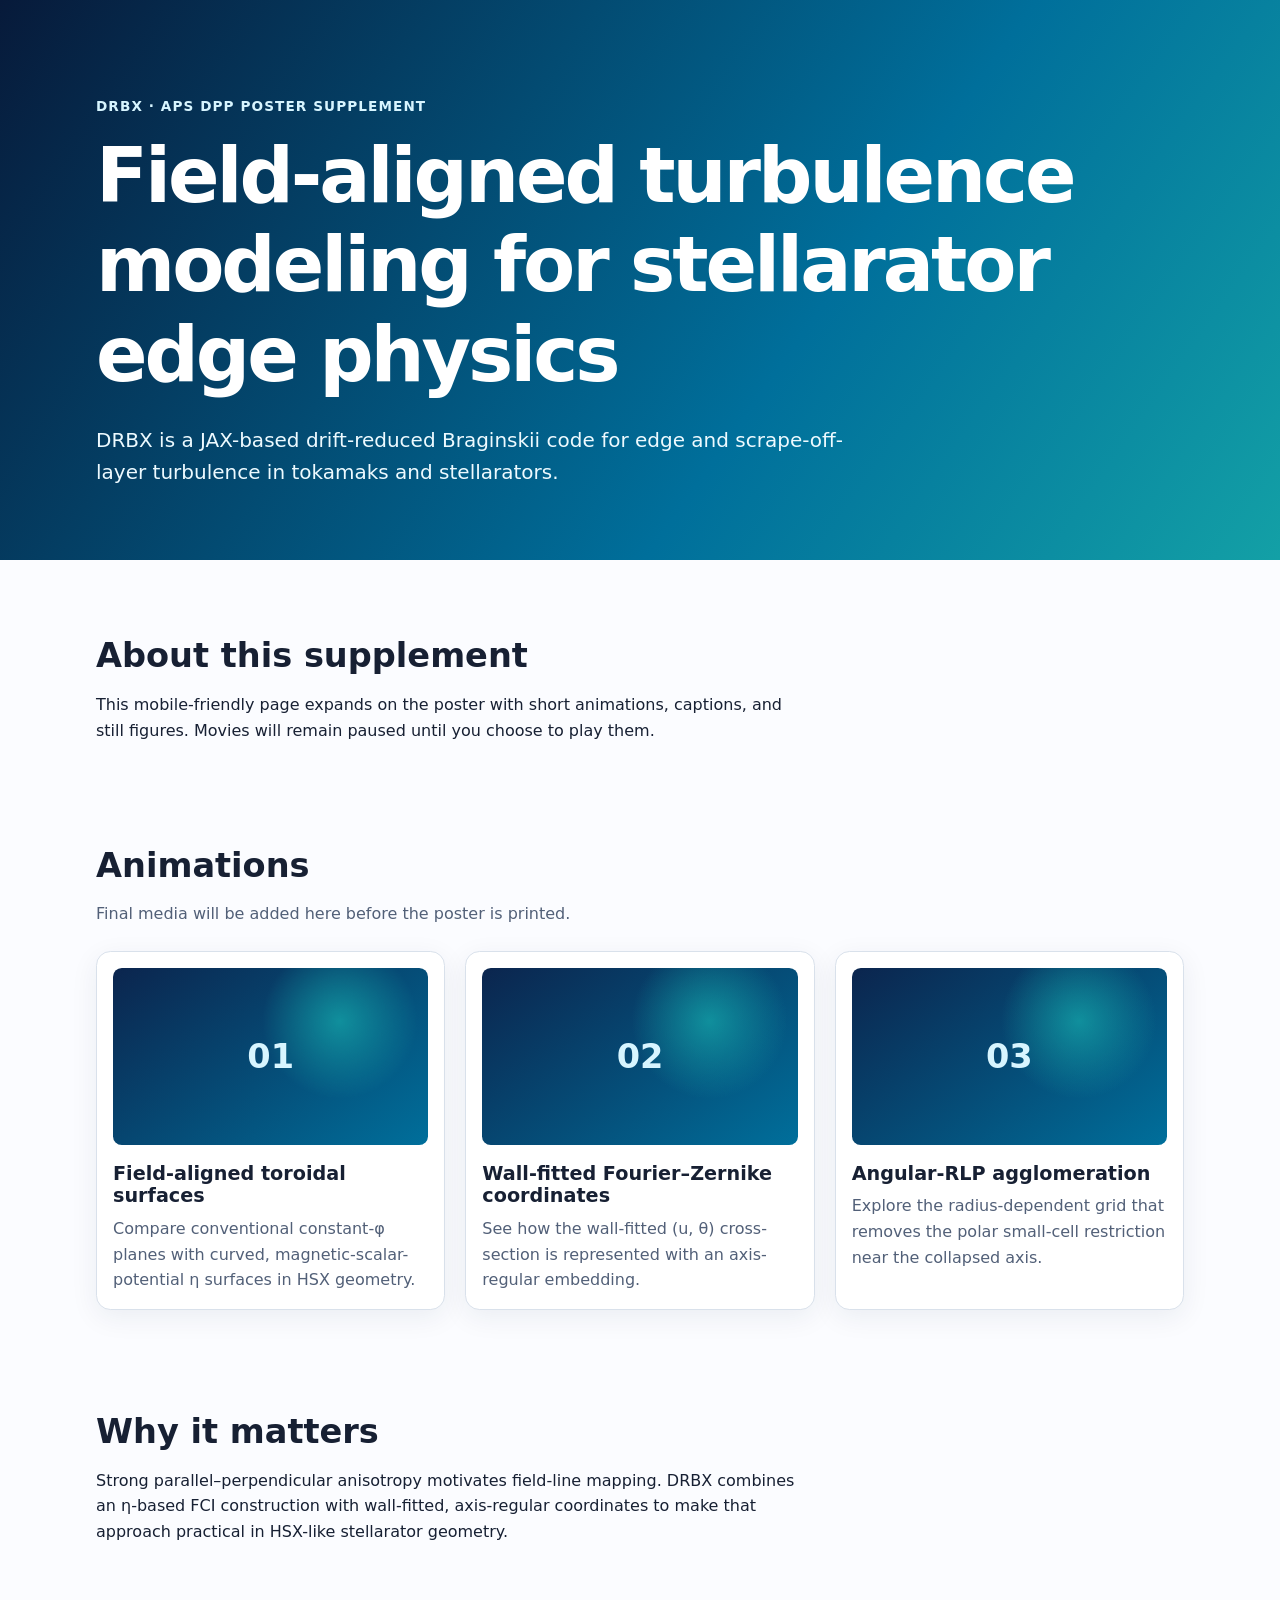
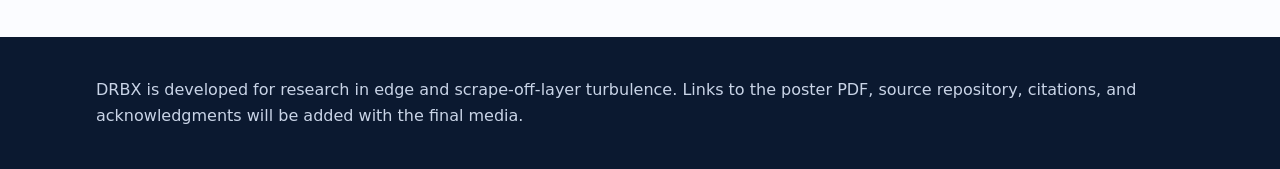
==== site/index.html @ 48144e25 "Set up GitHub Pages poster scaffold" ====
<!doctype html>
<html lang="en">
  <head>
    <meta charset="utf-8" />
    <meta name="viewport" content="width=device-width, initial-scale=1" />
    <meta
      name="description"
      content="Supplemental animations and explanations for the DRBX research poster."
    />
    <title>DRBX Poster Supplement</title>
    <link rel="stylesheet" href="styles.css" />
  </head>
  <body>
    <header class="site-header">
      <div class="page-width">
        <p class="eyebrow">DRBX · APS DPP poster supplement</p>
        <h1>Field-aligned turbulence modeling for stellarator edge physics</h1>
        <p class="lede">
          DRBX is a JAX-based drift-reduced Braginskii code for edge and
          scrape-off-layer turbulence in tokamaks and stellarators.
        </p>
      </div>
    </header>

    <main class="page-width">
      <section aria-labelledby="purpose-heading">
        <h2 id="purpose-heading">About this supplement</h2>
        <p>
          This mobile-friendly page expands on the poster with short animations,
          captions, and still figures. Movies will remain paused until you choose
          to play them.
        </p>
      </section>

      <section aria-labelledby="media-heading">
        <div class="section-heading">
          <h2 id="media-heading">Animations</h2>
          <p>Final media will be added here before the poster is printed.</p>
        </div>

        <div class="media-grid">
          <article class="media-card">
            <div class="media-placeholder" aria-hidden="true">01</div>
            <h3>Field-aligned toroidal surfaces</h3>
            <p>
              Compare conventional constant-φ planes with curved,
              magnetic-scalar-potential η surfaces in HSX geometry.
            </p>
          </article>
          <article class="media-card">
            <div class="media-placeholder" aria-hidden="true">02</div>
            <h3>Wall-fitted Fourier–Zernike coordinates</h3>
            <p>
              See how the wall-fitted (u, θ) cross-section is represented with an
              axis-regular embedding.
            </p>
          </article>
          <article class="media-card">
            <div class="media-placeholder" aria-hidden="true">03</div>
            <h3>Angular-RLP agglomeration</h3>
            <p>
              Explore the radius-dependent grid that removes the polar small-cell
              restriction near the collapsed axis.
            </p>
          </article>
        </div>
      </section>

      <section aria-labelledby="takeaway-heading">
        <h2 id="takeaway-heading">Why it matters</h2>
        <p>
          Strong parallel–perpendicular anisotropy motivates field-line mapping.
          DRBX combines an η-based FCI construction with wall-fitted,
          axis-regular coordinates to make that approach practical in HSX-like
          stellarator geometry.
        </p>
      </section>
    </main>

    <footer class="site-footer">
      <div class="page-width">
        <p>
          DRBX is developed for research in edge and scrape-off-layer turbulence.
          Links to the poster PDF, source repository, citations, and acknowledgments
          will be added with the final media.
        </p>
      </div>
    </footer>
  </body>
</html>
---- site/styles.css ----
:root {
  color-scheme: light;
  --ink: #172033;
  --muted: #526078;
  --paper: #fbfcff;
  --surface: #ffffff;
  --accent: #006f9b;
  --accent-dark: #004b6a;
  --line: #d9e1eb;
}

* { box-sizing: border-box; }

html { background: var(--paper); }

body {
  margin: 0;
  color: var(--ink);
  background: var(--paper);
  font-family: Inter, ui-sans-serif, system-ui, -apple-system, BlinkMacSystemFont,
    "Segoe UI", sans-serif;
  font-size: 1rem;
  line-height: 1.6;
}

.page-width {
  width: min(100% - 2rem, 68rem);
  margin-inline: auto;
}

.site-header {
  padding: clamp(2.75rem, 9vw, 6rem) 0 clamp(2.25rem, 7vw, 4.5rem);
  color: white;
  background: linear-gradient(125deg, #071a3a, #006f9b 62%, #13a0a6);
}

.eyebrow {
  margin: 0 0 .8rem;
  color: #d7f5ff;
  font-size: .85rem;
  font-weight: 700;
  letter-spacing: .08em;
  text-transform: uppercase;
}

h1, h2, h3 { line-height: 1.18; }

h1 {
  max-width: 19ch;
  margin: 0;
  font-size: clamp(2.15rem, 7vw, 4.75rem);
  letter-spacing: -.04em;
}

h2 { margin: 0 0 .85rem; font-size: clamp(1.45rem, 4vw, 2.1rem); }

h3 { margin: 1.1rem 0 .5rem; font-size: 1.2rem; }

.lede {
  max-width: 60ch;
  margin: 1.5rem 0 0;
  color: #edfaff;
  font-size: clamp(1.05rem, 2.5vw, 1.25rem);
}

main { padding-block: clamp(2.5rem, 6vw, 5rem); }

section + section { margin-top: clamp(3.5rem, 8vw, 6.5rem); }

main p { max-width: 70ch; }

.section-heading p { color: var(--muted); }

.media-grid {
  display: grid;
  grid-template-columns: repeat(auto-fit, minmax(min(100%, 17rem), 1fr));
  gap: 1.25rem;
  margin-top: 1.5rem;
}

.media-card {
  overflow: hidden;
  padding: 1rem;
  border: 1px solid var(--line);
  border-radius: .9rem;
  background: var(--surface);
  box-shadow: 0 .45rem 1.75rem rgb(16 40 75 / 7%);
}

.media-card p { margin: 0; color: var(--muted); }

.media-placeholder {
  display: grid;
  aspect-ratio: 16 / 9;
  place-items: center;
  border-radius: .55rem;
  color: #d7f5ff;
  background:
    radial-gradient(circle at 72% 30%, rgb(19 160 166 / 80%), transparent 30%),
    linear-gradient(145deg, #0b254e, #006f9b);
  font-size: 2.1rem;
  font-weight: 800;
}

.site-footer {
  padding-block: 2.5rem;
  color: #c9d4e7;
  background: #0b1930;
}

.site-footer p { margin: 0; }

a { color: var(--accent-dark); }

a:focus-visible {
  outline: .2rem solid #f6b700;
  outline-offset: .2rem;
}

@media (prefers-reduced-motion: reduce) {
  *, *::before, *::after { scroll-behavior: auto !important; }
}
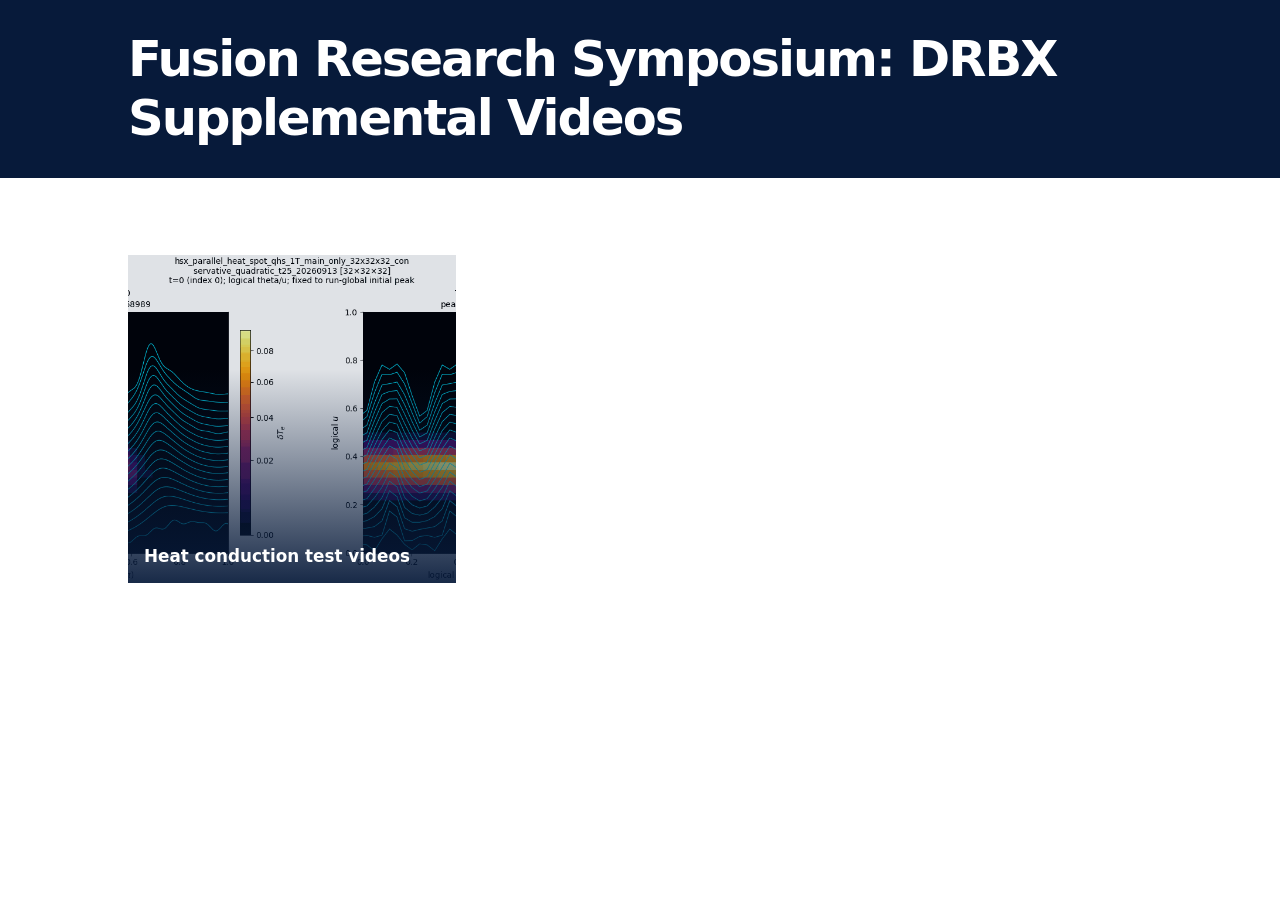
==== commit 37cad9c9: "Add heat-conduction supplemental videos" ====
--- a/site/index.html
+++ b/site/index.html
@@ -7,84 +7,22 @@
       name="description"
       content="Supplemental animations and explanations for the DRBX research poster."
     />
-    <title>DRBX Poster Supplement</title>
+    <title>Fusion Research Symposium: DRBX Supplemental Videos</title>
     <link rel="stylesheet" href="styles.css" />
   </head>
   <body>
     <header class="site-header">
       <div class="page-width">
-        <p class="eyebrow">DRBX · APS DPP poster supplement</p>
-        <h1>Field-aligned turbulence modeling for stellarator edge physics</h1>
-        <p class="lede">
-          DRBX is a JAX-based drift-reduced Braginskii code for edge and
-          scrape-off-layer turbulence in tokamaks and stellarators.
-        </p>
+        <h1>Fusion Research Symposium: DRBX Supplemental Videos</h1>
       </div>
     </header>
-
     <main class="page-width">
-      <section aria-labelledby="purpose-heading">
-        <h2 id="purpose-heading">About this supplement</h2>
-        <p>
-          This mobile-friendly page expands on the poster with short animations,
-          captions, and still figures. Movies will remain paused until you choose
-          to play them.
-        </p>
-      </section>
-
-      <section aria-labelledby="media-heading">
-        <div class="section-heading">
-          <h2 id="media-heading">Animations</h2>
-          <p>Final media will be added here before the poster is printed.</p>
-        </div>
-
-        <div class="media-grid">
-          <article class="media-card">
-            <div class="media-placeholder" aria-hidden="true">01</div>
-            <h3>Field-aligned toroidal surfaces</h3>
-            <p>
-              Compare conventional constant-φ planes with curved,
-              magnetic-scalar-potential η surfaces in HSX geometry.
-            </p>
-          </article>
-          <article class="media-card">
-            <div class="media-placeholder" aria-hidden="true">02</div>
-            <h3>Wall-fitted Fourier–Zernike coordinates</h3>
-            <p>
-              See how the wall-fitted (u, θ) cross-section is represented with an
-              axis-regular embedding.
-            </p>
-          </article>
-          <article class="media-card">
-            <div class="media-placeholder" aria-hidden="true">03</div>
-            <h3>Angular-RLP agglomeration</h3>
-            <p>
-              Explore the radius-dependent grid that removes the polar small-cell
-              restriction near the collapsed axis.
-            </p>
-          </article>
-        </div>
-      </section>
-
-      <section aria-labelledby="takeaway-heading">
-        <h2 id="takeaway-heading">Why it matters</h2>
-        <p>
-          Strong parallel–perpendicular anisotropy motivates field-line mapping.
-          DRBX combines an η-based FCI construction with wall-fitted,
-          axis-regular coordinates to make that approach practical in HSX-like
-          stellarator geometry.
-        </p>
-      </section>
+      <nav class="supplement-tabs" aria-label="Supplemental videos">
+        <a class="supplement-tab" href="heat-conduction/">
+          <img src="assets/previews/heat-conduction-logical.png" alt="Preview of the logical theta-u heat-conduction movie" />
+          <span>Heat conduction test videos</span>
+        </a>
+      </nav>
     </main>
-
-    <footer class="site-footer">
-      <div class="page-width">
-        <p>
-          DRBX is developed for research in edge and scrape-off-layer turbulence.
-          Links to the poster PDF, source repository, citations, and acknowledgments
-          will be added with the final media.
-        </p>
-      </div>
-    </footer>
   </body>
 </html>
--- a/site/styles.css
+++ b/site/styles.css
@@ -2,7 +2,7 @@
   color-scheme: light;
   --ink: #172033;
   --muted: #526078;
-  --paper: #fbfcff;
+  --paper: #ffffff;
   --surface: #ffffff;
   --accent: #006f9b;
   --accent-dark: #004b6a;
@@ -17,21 +17,20 @@
   margin: 0;
   color: var(--ink);
   background: var(--paper);
-  font-family: Inter, ui-sans-serif, system-ui, -apple-system, BlinkMacSystemFont,
-    "Segoe UI", sans-serif;
+  font-family: Georgia, "Times New Roman", Times, serif;
   font-size: 1rem;
   line-height: 1.6;
 }
 
 .page-width {
-  width: min(100% - 2rem, 68rem);
+  width: min(100% - 2rem, 64rem);
   margin-inline: auto;
 }
 
 .site-header {
-  padding: clamp(2.75rem, 9vw, 6rem) 0 clamp(2.25rem, 7vw, 4.5rem);
+  padding: clamp(1.15rem, 3vw, 1.9rem) 0;
   color: white;
-  background: linear-gradient(125deg, #071a3a, #006f9b 62%, #13a0a6);
+  background: #071a3a;
 }
 
 .eyebrow {
@@ -43,12 +42,19 @@
   text-transform: uppercase;
 }
 
+.eyebrow--dark { color: var(--accent-dark); }
+
 h1, h2, h3 { line-height: 1.18; }
 
+h1, h2, h3, .eyebrow, .supplement-tab, .back-link {
+  font-family: Inter, ui-sans-serif, system-ui, -apple-system, BlinkMacSystemFont,
+    "Segoe UI", sans-serif;
+}
+
 h1 {
-  max-width: 19ch;
+  max-width: 30ch;
   margin: 0;
-  font-size: clamp(2.15rem, 7vw, 4.75rem);
+  font-size: clamp(1.9rem, 4.75vw, 3.1rem);
   letter-spacing: -.04em;
 }
 
@@ -58,12 +64,241 @@
 
 .lede {
   max-width: 60ch;
+  margin: .9rem 0 0;
+  color: #edfaff;
+  font-size: clamp(1rem, 2vw, 1.15rem);
+}
+
+main { padding-block: clamp(2.5rem, 6vw, 5rem); }
+
+.supplement-tabs {
+  display: grid;
+  grid-template-columns: repeat(3, minmax(0, 1fr));
+  gap: 1.25rem;
+  max-width: none;
+}
+
+.supplement-tab {
+  position: relative;
+  display: grid;
+  aspect-ratio: 1;
+  overflow: hidden;
+  align-items: end;
+  padding: 1rem;
+  color: white;
+  background: #071a3a;
+  font-size: 1.05rem;
+  font-weight: 700;
+  line-height: 1.25;
+  text-decoration: none;
+}
+
+.supplement-tab img {
+  position: absolute;
+  inset: 0;
+  width: 100%;
+  height: 100%;
+  object-fit: cover;
+  opacity: .88;
+  transition: transform .2s ease;
+}
+
+.supplement-tab::after {
+  position: absolute;
+  inset: 35% 0 0;
+  content: "";
+  background: linear-gradient(transparent, rgb(7 26 58 / 92%));
+}
+
+.supplement-tab span { position: relative; z-index: 1; }
+
+.supplement-tab:hover {
+  color: white;
+}
+
+.supplement-tab:hover img { transform: scale(1.04); }
+
+@media (prefers-reduced-motion: reduce) {
+  .supplement-tab img { transition: none; }
+}
+
+@media (max-width: 42rem) {
+  .supplement-tabs { grid-template-columns: repeat(2, minmax(0, 1fr)); }
+}
+
+@media (max-width: 28rem) {
+  .supplement-tabs { grid-template-columns: 1fr; }
+}
+
+.site-header--compact { padding-block: 1.15rem 1.4rem; }
+
+.site-header--compact h1 { margin-top: .8rem; font-size: clamp(1.9rem, 4.75vw, 3.1rem); }
+
+.back-link { color: #d7f5ff; font-weight: 700; }
+
+.page-content {
+  min-height: 50vh;
+  padding-block: clamp(1.25rem, 3vw, 2rem);
+}
+
+.experiment-summary {
+  max-width: 56rem;
+  padding-bottom: .75rem;
+}
+
+.experiment-summary .eyebrow { margin-bottom: .35rem; }
+
+.experiment-summary h2 {
+  margin-bottom: .35rem;
+  font-size: clamp(1.35rem, 3vw, 1.7rem);
+}
+
+.equation {
+  display: flex;
+  flex-wrap: wrap;
+  align-items: center;
+  gap: .55rem;
+  justify-content: center;
+  margin: .55rem 0;
+  padding: .15rem 0;
+  border: 0;
+  background: transparent;
+  color: #0b254e;
+  font-family: "Times New Roman", Times, serif;
+  font-size: clamp(1.25rem, 3vw, 1.75rem);
+  font-style: italic;
+}
+
+.fraction {
+  display: inline-grid;
+  grid-template-rows: auto auto;
+  text-align: center;
+  line-height: 1.05;
+}
+
+.fraction > span:first-child { border-bottom: .08em solid currentColor; }
+
+.equation > span:last-child { margin-left: .15rem; }
+
+.equation sub,
+.equation sup { font-size: .65em; font-style: normal; }
+
+.boundary-conditions {
+  display: grid;
+  grid-template-columns: repeat(auto-fit, minmax(min(100%, 16rem), 1fr));
+  gap: 0;
+  margin: .35rem 0 0;
+}
+
+.boundary-conditions div {
+  padding: .25rem 1rem .25rem 0;
+  background: transparent;
+}
+
+.boundary-conditions div + div { padding-left: 1rem; }
+
+.boundary-conditions dt { font-weight: 800; }
+
+.boundary-conditions dd { margin: .3rem 0 0; color: var(--muted); }
+
+.movie-section { margin-top: clamp(1.25rem, 3vw, 2rem); }
+
+.movie-controls {
+  display: flex;
+  align-items: end;
+  justify-content: space-between;
+  gap: 1rem 2rem;
+  flex-wrap: wrap;
+  margin-top: .25rem;
+  padding: 0;
+  font-family: Inter, ui-sans-serif, system-ui, -apple-system, BlinkMacSystemFont,
+    "Segoe UI", sans-serif;
+}
+
+.movie-select {
+  display: flex;
+  align-items: center;
+  gap: .7rem;
+  color: var(--ink);
+  font-size: .95rem;
+  font-weight: 700;
+}
+
+.movie-select select {
+  min-height: 2.3rem;
+  padding: .3rem 2.2rem .3rem .65rem;
+  border: 1px solid var(--muted);
+  border-radius: 0;
+  color: var(--ink);
+  background: var(--paper);
+  font: inherit;
+}
+
+.colorbar-toggle {
+  display: flex;
+  align-items: center;
+  gap: .55rem;
+  color: var(--ink);
+  font-size: .95rem;
+  font-weight: 700;
+}
+
+.colorbar-toggle input {
+  width: 1.05rem;
+  height: 1.05rem;
+  accent-color: var(--accent-dark);
+}
+
+.movie-viewer {
   margin: 1.5rem 0 0;
-  color: #edfaff;
-  font-size: clamp(1.05rem, 2.5vw, 1.25rem);
-}
-
-main { padding-block: clamp(2.5rem, 6vw, 5rem); }
+  padding-top: 0;
+  background: transparent;
+}
+
+.movie-viewer video {
+  display: block;
+  width: 100%;
+  height: auto;
+  background: #000;
+}
+
+.movie-viewer figcaption { max-width: 48rem; padding: 1rem 0 0; }
+
+.movie-viewer h3 { margin-top: 0; }
+
+.movie-viewer p { margin: 0; color: var(--muted); }
+
+.movie-viewer .movie-scale { margin-top: .6rem; font-style: italic; }
+
+.movie-viewer figcaption p + p { margin-top: .6rem; }
+
+.movie-card {
+  margin: 0;
+  padding-top: 1.25rem;
+  border-top: 1px solid var(--ink);
+  background: transparent;
+}
+
+.movie-card video {
+  display: block;
+  width: 100%;
+  height: auto;
+  background: #000;
+}
+
+.movie-card figcaption { padding: 1rem 1.1rem 1.2rem; }
+
+.movie-card figcaption { max-width: 48rem; padding: 1rem 0 0; }
+
+.movie-card h3 { margin-top: 0; }
+
+.movie-card p { margin: 0; color: var(--muted); }
+
+@media (max-width: 38rem) {
+  .boundary-conditions div + div {
+    padding-left: 0;
+  }
+}
 
 section + section { margin-top: clamp(3.5rem, 8vw, 6.5rem); }
 
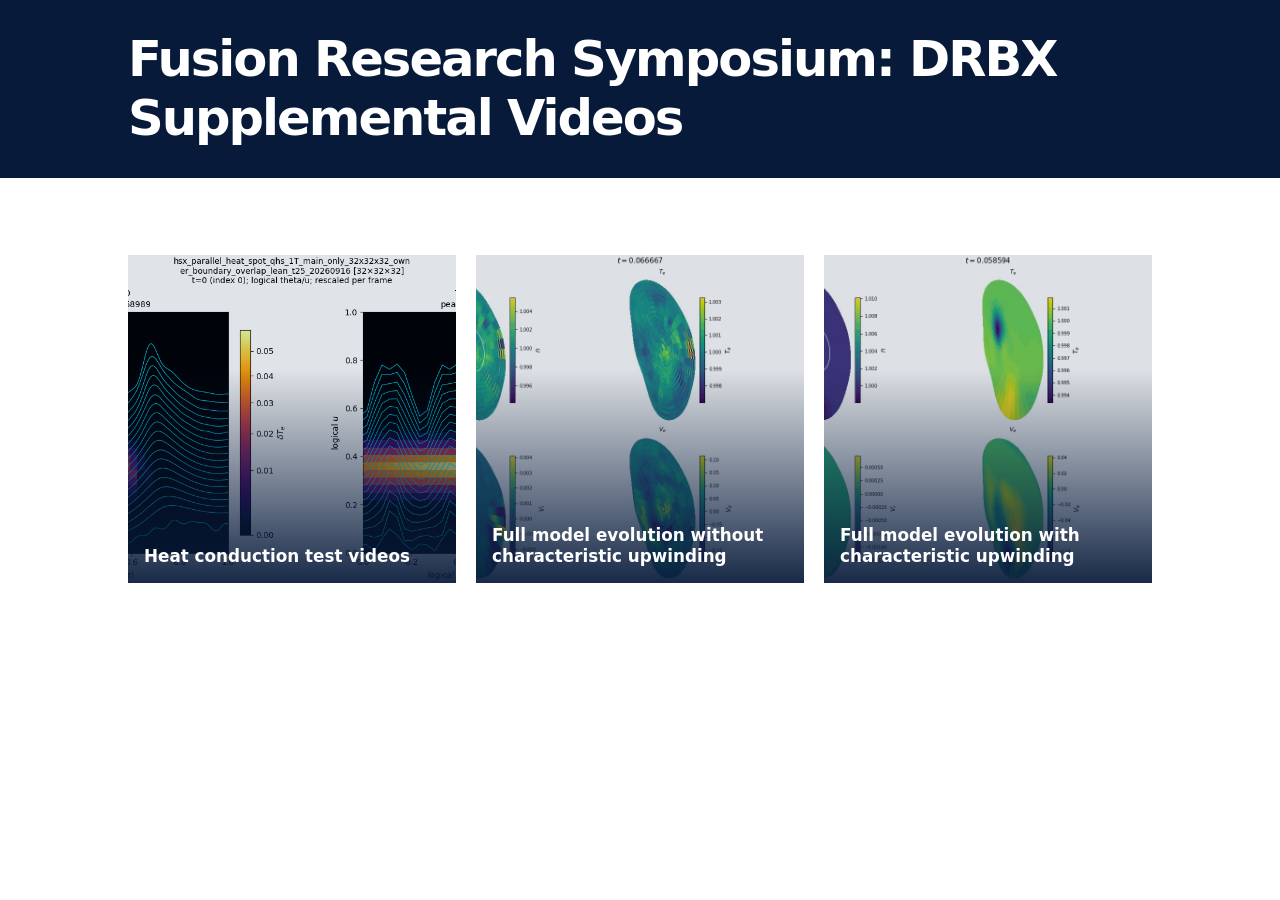
==== commit 5a71a53d: "Add DRBX production evolution supplementals" ====
--- a/site/index.html
+++ b/site/index.html
@@ -22,6 +22,14 @@
           <img src="assets/previews/heat-conduction-logical.png" alt="Preview of the logical theta-u heat-conduction movie" />
           <span>Heat conduction test videos</span>
         </a>
+        <a class="supplement-tab" href="angular-rlp-production/">
+          <img src="assets/previews/angular-rlp-production-32-overview.png" alt="Preview of a six-field angular-RLP production evolution" />
+          <span>Full model evolution without characteristic upwinding</span>
+        </a>
+        <a class="supplement-tab" href="characteristic-upwinding/">
+          <img src="assets/previews/characteristic-upwinding-48-overview.png" alt="Preview of a six-field no-flow evolution with characteristic upwinding" />
+          <span>Full model evolution with characteristic upwinding</span>
+        </a>
       </nav>
     </main>
   </body>
--- a/site/styles.css
+++ b/site/styles.css
@@ -262,22 +262,7 @@
   background: #000;
 }
 
-.movie-viewer figcaption { max-width: 48rem; padding: 1rem 0 0; }
-
-.movie-viewer h3 { margin-top: 0; }
-
-.movie-viewer p { margin: 0; color: var(--muted); }
-
-.movie-viewer .movie-scale { margin-top: .6rem; font-style: italic; }
-
-.movie-viewer figcaption p + p { margin-top: .6rem; }
-
-.movie-card {
-  margin: 0;
-  padding-top: 1.25rem;
-  border-top: 1px solid var(--ink);
-  background: transparent;
-}
+.movie-card { margin: 0; background: transparent; }
 
 .movie-card video {
   display: block;
@@ -293,6 +278,36 @@
 .movie-card h3 { margin-top: 0; }
 
 .movie-card p { margin: 0; color: var(--muted); }
+
+.movie-section--production { margin-inline: calc(50% - 50vw); }
+
+.movie-section--production > .movie-controls,
+.movie-section--production > .movie-hero figcaption {
+  width: min(100% - 2rem, 64rem);
+  margin-left: clamp(1rem, 5vw, 4rem);
+  margin-right: auto;
+}
+
+.movie-section--production > .movie-controls { margin-bottom: 1.5rem; }
+
+.movie-hero { width: 100%; margin: 0; }
+
+.movie-hero video { display: block; width: 100%; max-height: calc(100vh - 4rem); background: #000; }
+
+.movie-hero figcaption { padding: 0 0 1rem; }
+
+.movie-hero h3 { margin: 0 0 .35rem; }
+
+.movie-hero p { margin: 0; color: var(--muted); }
+
+.movie-stack {
+  display: grid;
+  grid-template-columns: 1fr;
+  gap: clamp(2.5rem, 7vw, 5rem);
+  margin-top: clamp(3rem, 8vw, 6rem);
+}
+
+.movie-stack .movie-card video { width: 100%; }
 
 @media (max-width: 38rem) {
   .boundary-conditions div + div {
